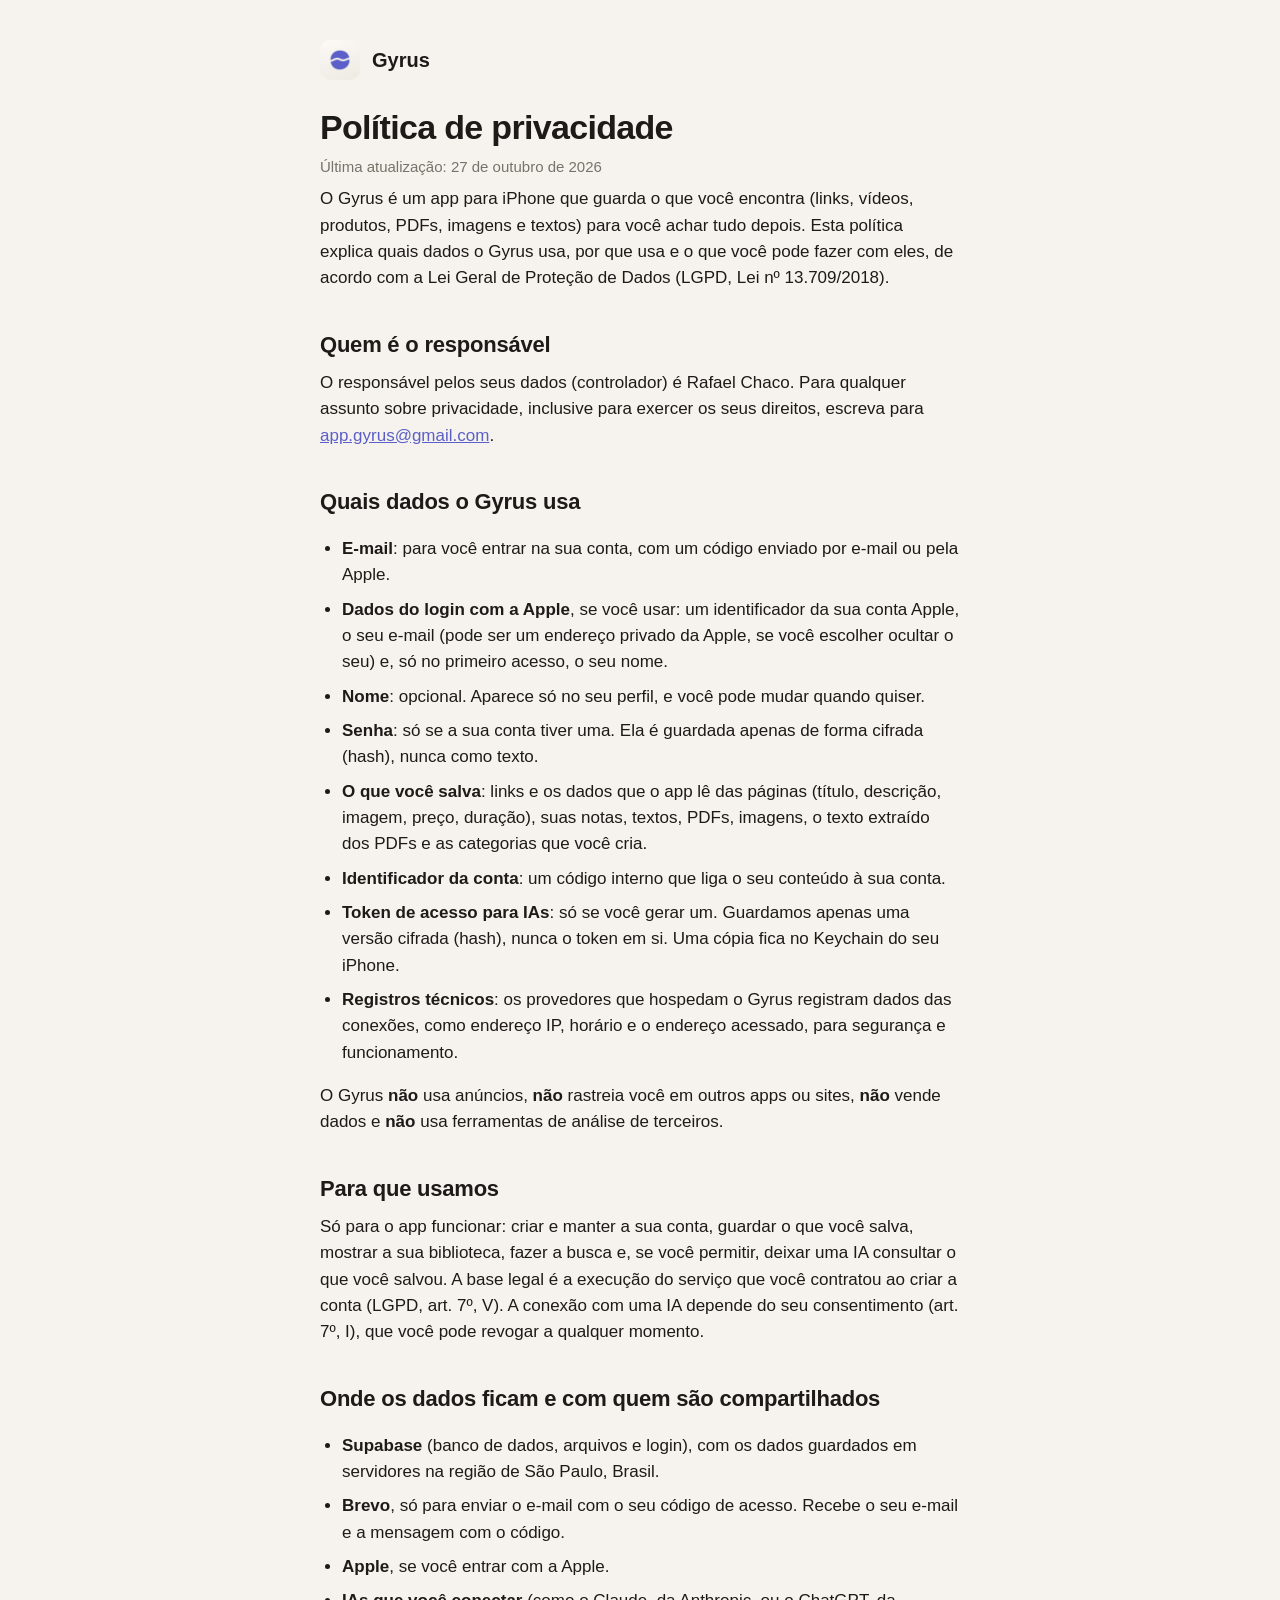
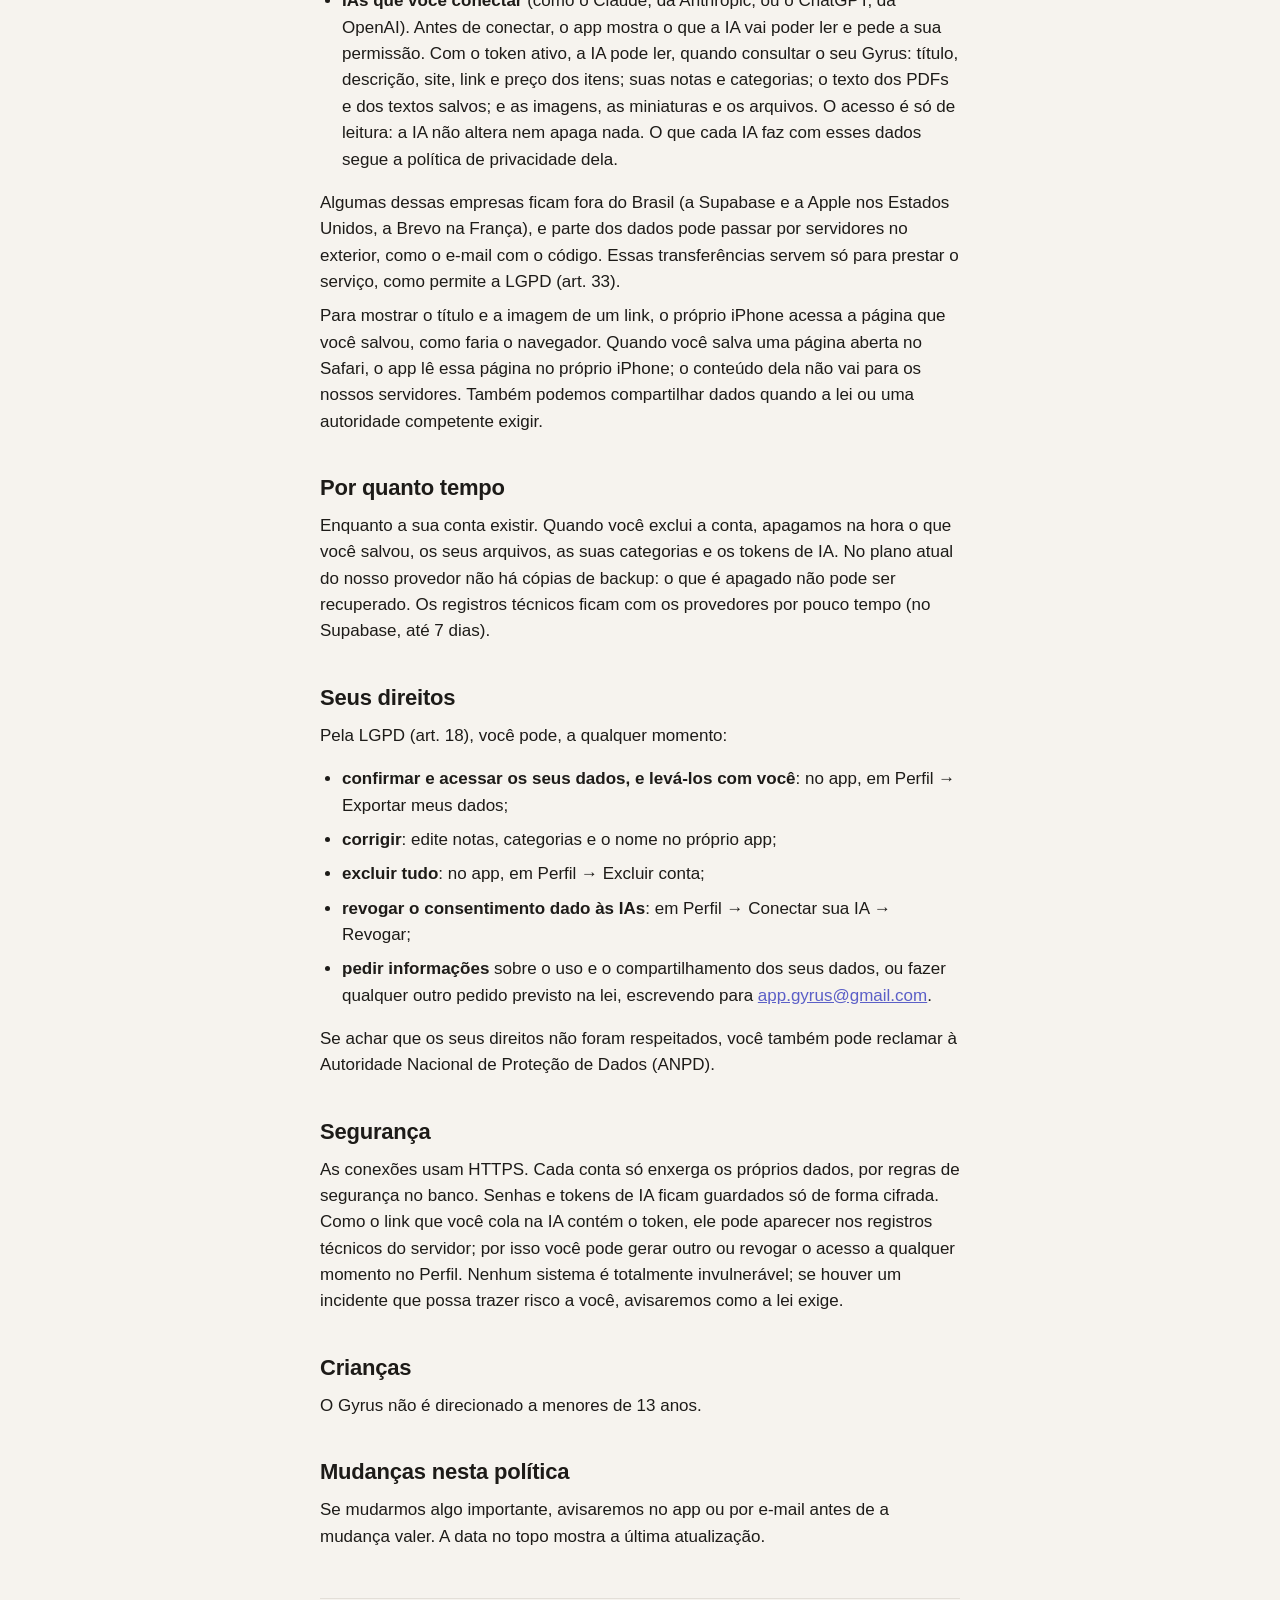
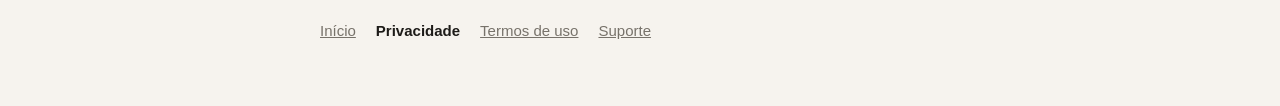
==== privacidade.html @ 40dd5429 "Add files via upload" ====
<!doctype html>
<html lang="pt-BR">
<head>
  <meta charset="utf-8">
  <meta name="viewport" content="width=device-width, initial-scale=1">
  <title>Política de privacidade · Gyrus</title>
  <meta name="description" content="Como o Gyrus usa e protege os seus dados, de acordo com a LGPD.">
  <link rel="icon" type="image/png" href="favicon.png">
  <link rel="apple-touch-icon" href="apple-touch-icon.png">
  <link rel="stylesheet" href="estilo.css">
</head>
<body>
<main>
  <header class="marca">
    <img src="apple-touch-icon.png" alt="">
    <a href="./">Gyrus</a>
  </header>

  <h1>Política de privacidade</h1>
  <p class="atualizacao">Última atualização: 27 de outubro de 2026</p>

  <p>O Gyrus é um app para iPhone que guarda o que você encontra (links, vídeos, produtos, PDFs, imagens e textos) para você achar tudo depois. Esta política explica quais dados o Gyrus usa, por que usa e o que você pode fazer com eles, de acordo com a Lei Geral de Proteção de Dados (LGPD, Lei nº 13.709/2018).</p>

  <h2>Quem é o responsável</h2>
  <p>O responsável pelos seus dados (controlador) é Rafael Chaco. Para qualquer assunto sobre privacidade, inclusive para exercer os seus direitos, escreva para <a href="mailto:app.gyrus@gmail.com">app.gyrus@gmail.com</a>.</p>

  <h2>Quais dados o Gyrus usa</h2>
  <ul>
    <li><strong>E-mail</strong>: para você entrar na sua conta, com um código enviado por e-mail ou pela Apple.</li>
    <li><strong>Dados do login com a Apple</strong>, se você usar: um identificador da sua conta Apple, o seu e-mail (pode ser um endereço privado da Apple, se você escolher ocultar o seu) e, só no primeiro acesso, o seu nome.</li>
    <li><strong>Nome</strong>: opcional. Aparece só no seu perfil, e você pode mudar quando quiser.</li>
    <li><strong>Senha</strong>: só se a sua conta tiver uma. Ela é guardada apenas de forma cifrada (hash), nunca como texto.</li>
    <li><strong>O que você salva</strong>: links e os dados que o app lê das páginas (título, descrição, imagem, preço, duração), suas notas, textos, PDFs, imagens, o texto extraído dos PDFs e as categorias que você cria.</li>
    <li><strong>Identificador da conta</strong>: um código interno que liga o seu conteúdo à sua conta.</li>
    <li><strong>Token de acesso para IAs</strong>: só se você gerar um. Guardamos apenas uma versão cifrada (hash), nunca o token em si. Uma cópia fica no Keychain do seu iPhone.</li>
    <li><strong>Registros técnicos</strong>: os provedores que hospedam o Gyrus registram dados das conexões, como endereço IP, horário e o endereço acessado, para segurança e funcionamento.</li>
  </ul>
  <p>O Gyrus <strong>não</strong> usa anúncios, <strong>não</strong> rastreia você em outros apps ou sites, <strong>não</strong> vende dados e <strong>não</strong> usa ferramentas de análise de terceiros.</p>

  <h2>Para que usamos</h2>
  <p>Só para o app funcionar: criar e manter a sua conta, guardar o que você salva, mostrar a sua biblioteca, fazer a busca e, se você permitir, deixar uma IA consultar o que você salvou. A base legal é a execução do serviço que você contratou ao criar a conta (LGPD, art. 7º, V). A conexão com uma IA depende do seu consentimento (art. 7º, I), que você pode revogar a qualquer momento.</p>

  <h2>Onde os dados ficam e com quem são compartilhados</h2>
  <ul>
    <li><strong>Supabase</strong> (banco de dados, arquivos e login), com os dados guardados em servidores na região de São Paulo, Brasil.</li>
    <li><strong>Brevo</strong>, só para enviar o e-mail com o seu código de acesso. Recebe o seu e-mail e a mensagem com o código.</li>
    <li><strong>Apple</strong>, se você entrar com a Apple.</li>
    <li><strong>IAs que você conectar</strong> (como o Claude, da Anthropic, ou o ChatGPT, da OpenAI). Antes de conectar, o app mostra o que a IA vai poder ler e pede a sua permissão. Com o token ativo, a IA pode ler, quando consultar o seu Gyrus: título, descrição, site, link e preço dos itens; suas notas e categorias; o texto dos PDFs e dos textos salvos; e as imagens, as miniaturas e os arquivos. O acesso é só de leitura: a IA não altera nem apaga nada. O que cada IA faz com esses dados segue a política de privacidade dela.</li>
  </ul>
  <p>Algumas dessas empresas ficam fora do Brasil (a Supabase e a Apple nos Estados Unidos, a Brevo na França), e parte dos dados pode passar por servidores no exterior, como o e-mail com o código. Essas transferências servem só para prestar o serviço, como permite a LGPD (art. 33).</p>
  <p>Para mostrar o título e a imagem de um link, o próprio iPhone acessa a página que você salvou, como faria o navegador. Quando você salva uma página aberta no Safari, o app lê essa página no próprio iPhone; o conteúdo dela não vai para os nossos servidores. Também podemos compartilhar dados quando a lei ou uma autoridade competente exigir.</p>

  <h2>Por quanto tempo</h2>
  <p>Enquanto a sua conta existir. Quando você exclui a conta, apagamos na hora o que você salvou, os seus arquivos, as suas categorias e os tokens de IA. No plano atual do nosso provedor não há cópias de backup: o que é apagado não pode ser recuperado. Os registros técnicos ficam com os provedores por pouco tempo (no Supabase, até 7 dias).</p>

  <h2>Seus direitos</h2>
  <p>Pela LGPD (art. 18), você pode, a qualquer momento:</p>
  <ul>
    <li><strong>confirmar e acessar os seus dados, e levá-los com você</strong>: no app, em Perfil → Exportar meus dados;</li>
    <li><strong>corrigir</strong>: edite notas, categorias e o nome no próprio app;</li>
    <li><strong>excluir tudo</strong>: no app, em Perfil → Excluir conta;</li>
    <li><strong>revogar o consentimento dado às IAs</strong>: em Perfil → Conectar sua IA → Revogar;</li>
    <li><strong>pedir informações</strong> sobre o uso e o compartilhamento dos seus dados, ou fazer qualquer outro pedido previsto na lei, escrevendo para <a href="mailto:app.gyrus@gmail.com">app.gyrus@gmail.com</a>.</li>
  </ul>
  <p>Se achar que os seus direitos não foram respeitados, você também pode reclamar à Autoridade Nacional de Proteção de Dados (ANPD).</p>

  <h2>Segurança</h2>
  <p>As conexões usam HTTPS. Cada conta só enxerga os próprios dados, por regras de segurança no banco. Senhas e tokens de IA ficam guardados só de forma cifrada. Como o link que você cola na IA contém o token, ele pode aparecer nos registros técnicos do servidor; por isso você pode gerar outro ou revogar o acesso a qualquer momento no Perfil. Nenhum sistema é totalmente invulnerável; se houver um incidente que possa trazer risco a você, avisaremos como a lei exige.</p>

  <h2>Crianças</h2>
  <p>O Gyrus não é direcionado a menores de 13 anos.</p>

  <h2>Mudanças nesta política</h2>
  <p>Se mudarmos algo importante, avisaremos no app ou por e-mail antes de a mudança valer. A data no topo mostra a última atualização.</p>

  <nav class="links" aria-label="Páginas do Gyrus">
    <a href="./">Início</a>
    <a href="privacidade.html" aria-current="page">Privacidade</a>
    <a href="termos.html">Termos de uso</a>
    <a href="suporte.html">Suporte</a>
  </nav>
</main>
</body>
</html>
---- estilo.css ----
/* Páginas públicas do Gyrus (GitHub Pages). Cores iguais aos tokens do app
   (GyrusKit/Resources/Colors.xcassets/gy), claro e escuro. Fonte do sistema:
   nada é carregado de fora. */

:root {
  --background: #F6F3EE;
  --surface: #FFFFFF;
  --separator: #E3DFD8;
  --text-primary: #1D1B18;
  --text-secondary: #77726A;
  --accent: #5B5FC7;
  --accent-soft: #EEEEFB;
  --radius-card: 20px;
  --radius-field: 14px;
  color-scheme: light dark;
}

@media (prefers-color-scheme: dark) {
  :root {
    --background: #141311;
    --surface: #1E1C1A;
    --separator: #34312D;
    --text-primary: #F3F0EA;
    --text-secondary: #A39D93;
    --accent: #8C8FF0;
    --accent-soft: #26274A;
  }
}

* { box-sizing: border-box; }

body {
  margin: 0;
  background: var(--background);
  color: var(--text-primary);
  font: 17px/1.55 -apple-system, BlinkMacSystemFont, "SF Pro Text", "Segoe UI", Roboto, sans-serif;
  -webkit-text-size-adjust: 100%;
}

main {
  max-width: 680px;
  margin: 0 auto;
  padding: 40px 20px 64px;
}

header.marca {
  display: flex;
  align-items: center;
  gap: 12px;
  margin-bottom: 28px;
}

header.marca img { width: 40px; height: 40px; border-radius: 10px; }

header.marca a {
  color: var(--text-primary);
  text-decoration: none;
  font-weight: 700;
  font-size: 20px;
}

h1 {
  font-size: 34px;
  line-height: 1.15;
  letter-spacing: -0.02em;
  margin: 0 0 8px;
}

h2 {
  font-size: 22px;
  margin: 36px 0 8px;
  letter-spacing: -0.01em;
}

h3 { font-size: 17px; margin: 20px 0 4px; }

p, li { margin: 8px 0; }
ul { padding-left: 22px; }

a { color: var(--accent); }

.atualizacao, .secundario { color: var(--text-secondary); font-size: 15px; }

.cartao {
  background: var(--surface);
  border: 0.5px solid var(--separator);
  border-radius: var(--radius-card);
  padding: 4px 20px;
  margin: 16px 0;
}

details {
  border-top: 0.5px solid var(--separator);
  padding: 14px 0;
}

details:first-child { border-top: none; }

summary {
  cursor: pointer;
  font-weight: 600;
  list-style-position: outside;
}

details > *:not(summary) { color: var(--text-primary); }

/* Trechos que o Rafael precisa preencher antes de publicar. */
mark.pendente {
  background: var(--accent-soft);
  color: var(--accent);
  border-radius: 4px;
  padding: 0 3px;
}

nav.links {
  display: flex;
  flex-wrap: wrap;
  gap: 8px 20px;
  margin-top: 48px;
  padding-top: 20px;
  border-top: 0.5px solid var(--separator);
  font-size: 15px;
}

nav.links a { color: var(--text-secondary); }
nav.links a[aria-current="page"] { color: var(--text-primary); font-weight: 600; text-decoration: none; }

.inicio { text-align: center; padding-top: 12vh; }
.inicio img { width: 96px; height: 96px; border-radius: 22px; }
.inicio h1 { font-size: 40px; margin-top: 20px; }
.inicio .slogan { color: var(--text-secondary); font-size: 19px; margin: 0 0 32px; }
.inicio nav.links { justify-content: center; border-top: none; margin-top: 24px; }
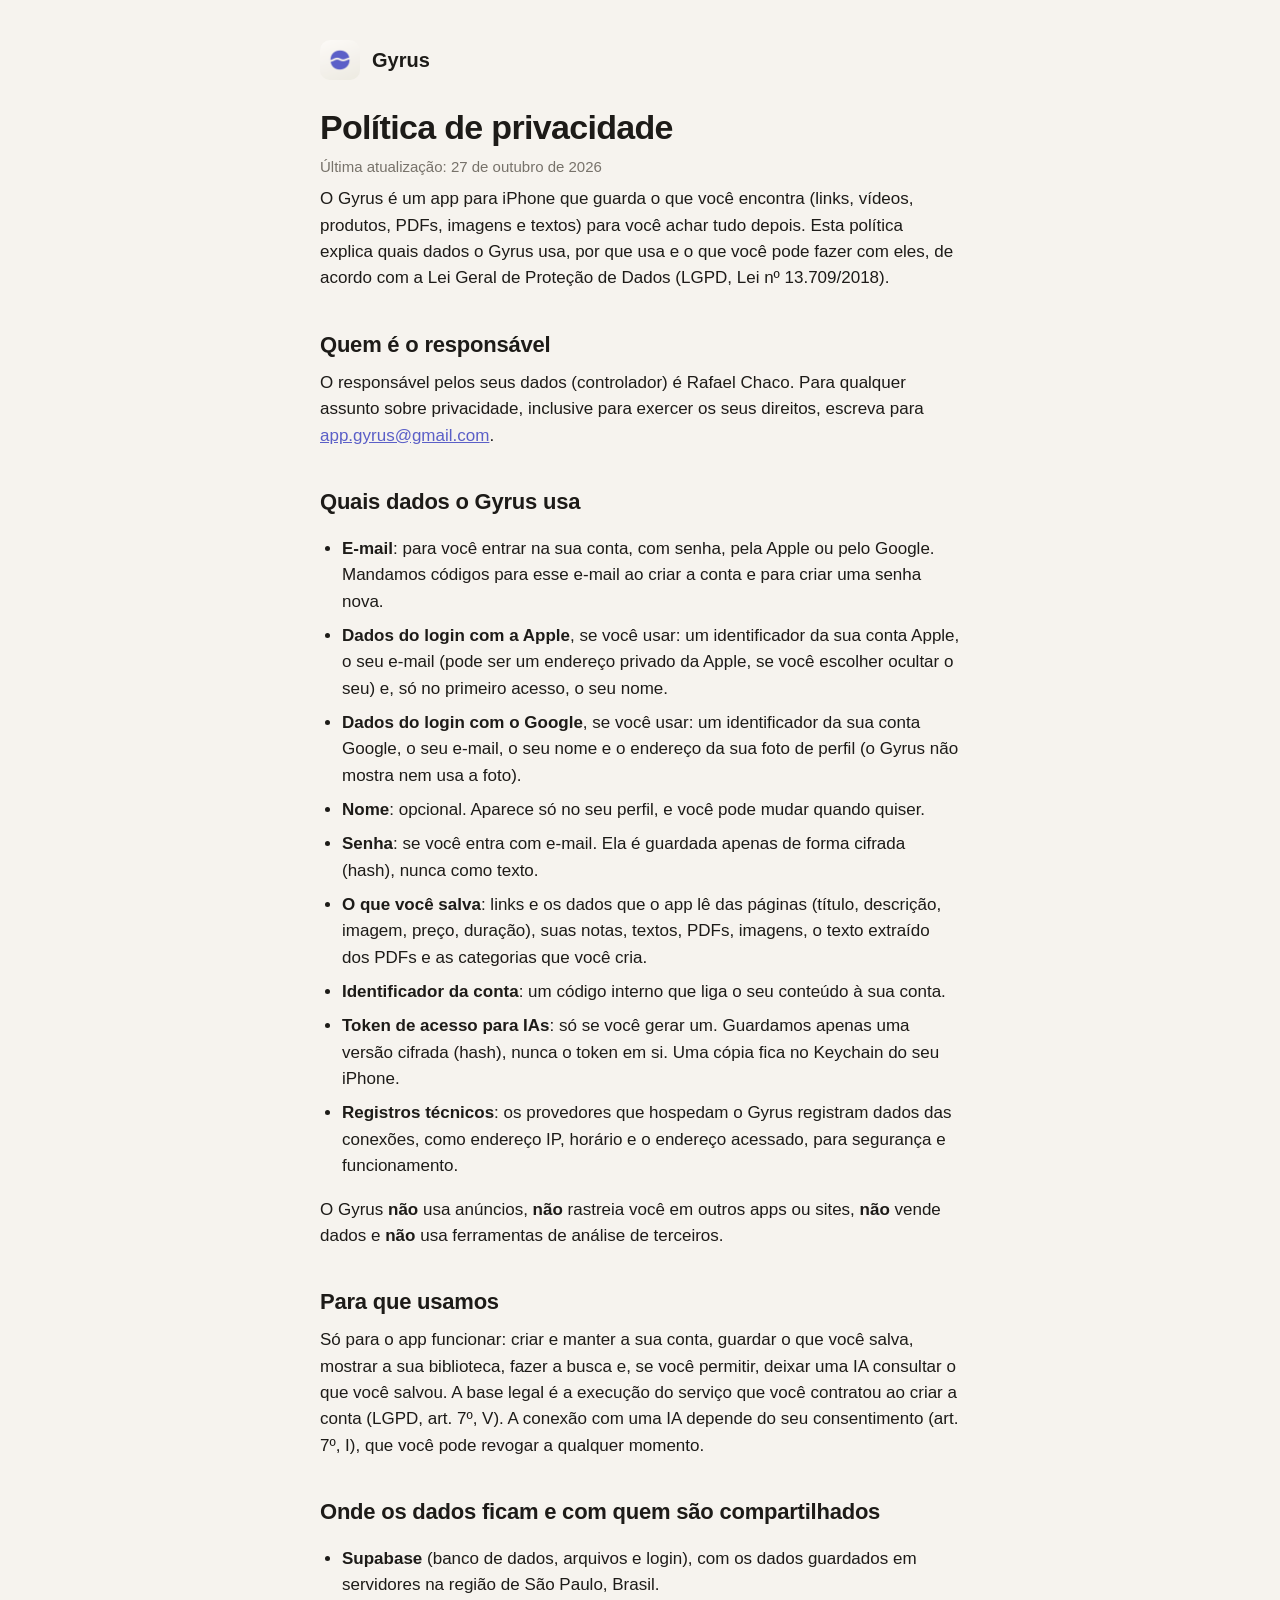
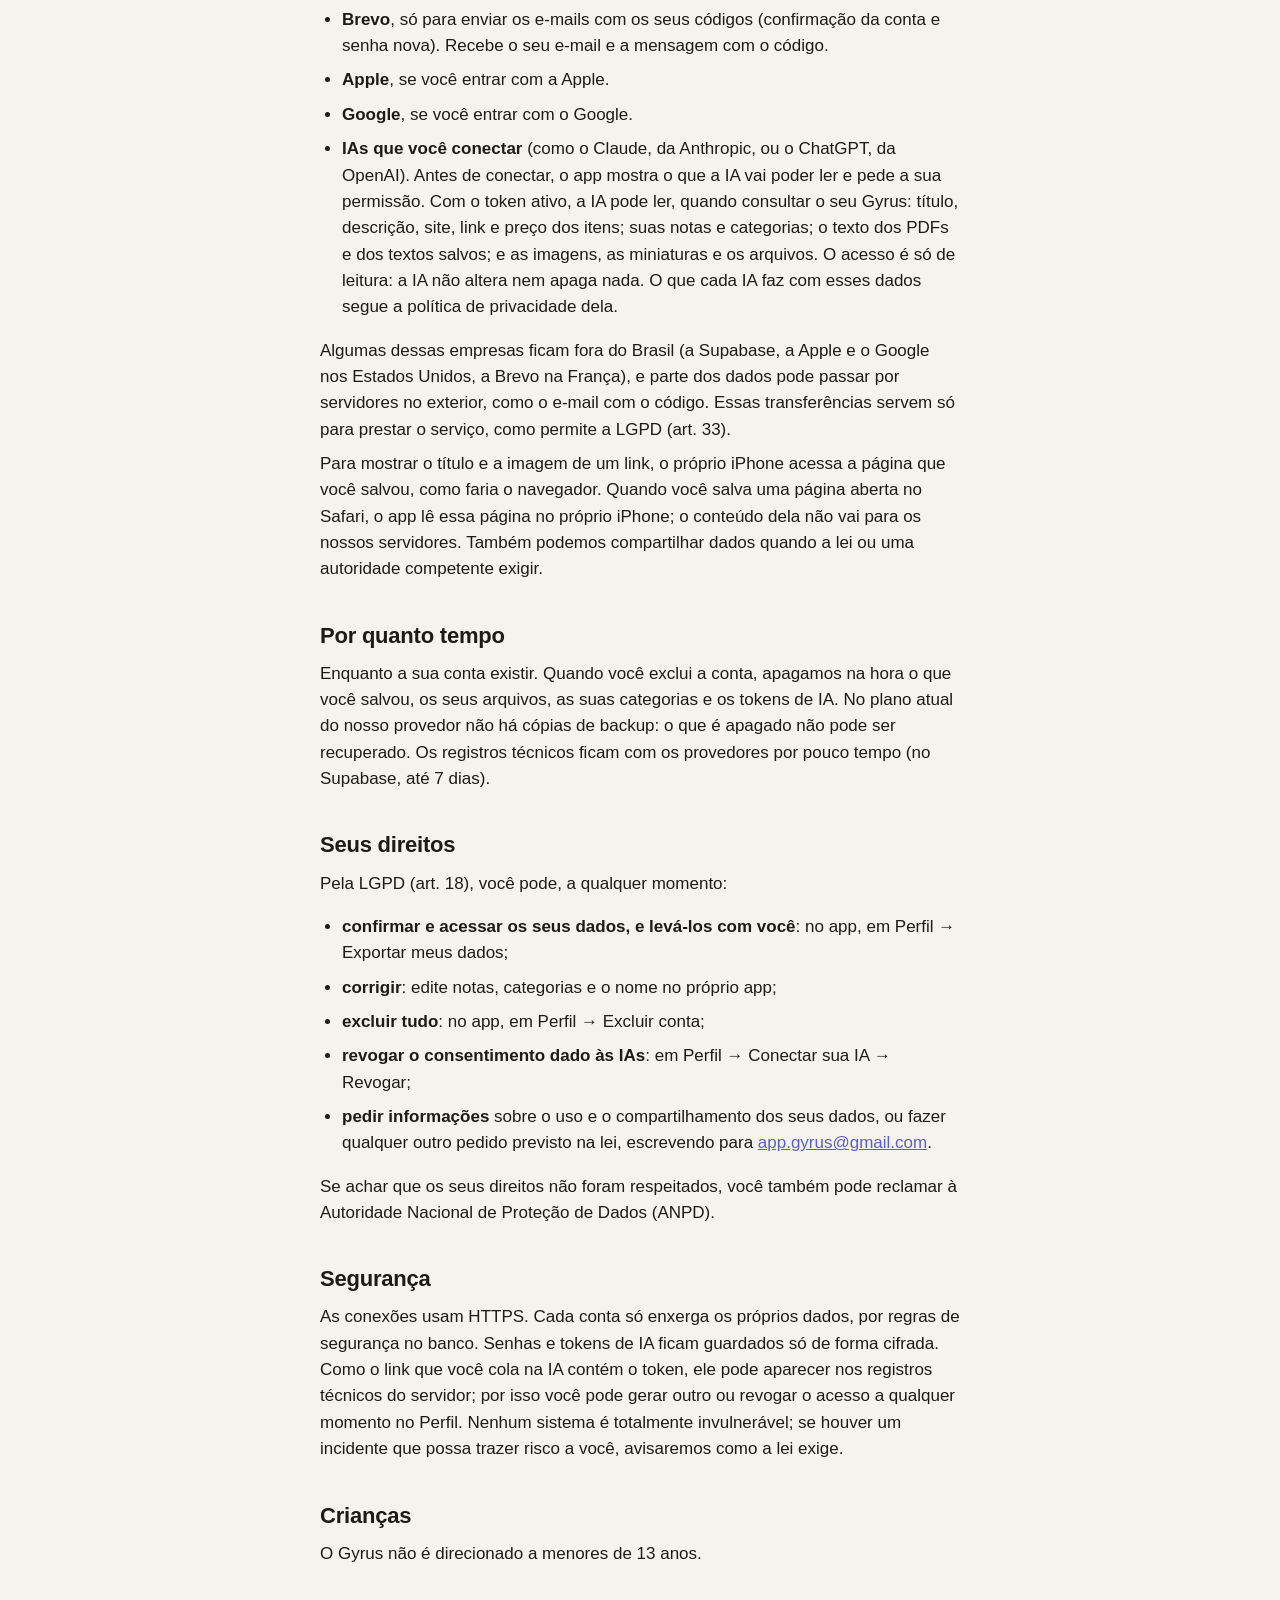
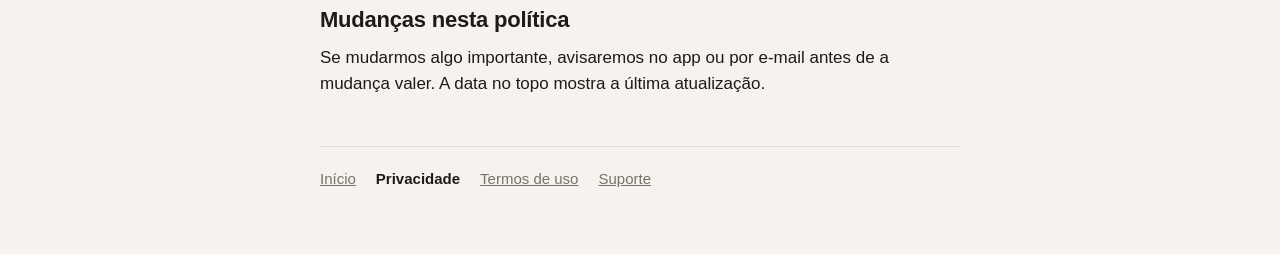
==== commit 80d820ee: "Add files via upload" ====
--- a/privacidade.html
+++ b/privacidade.html
@@ -26,10 +26,11 @@
 
   <h2>Quais dados o Gyrus usa</h2>
   <ul>
-    <li><strong>E-mail</strong>: para você entrar na sua conta, com um código enviado por e-mail ou pela Apple.</li>
+    <li><strong>E-mail</strong>: para você entrar na sua conta, com senha, pela Apple ou pelo Google. Mandamos códigos para esse e-mail ao criar a conta e para criar uma senha nova.</li>
     <li><strong>Dados do login com a Apple</strong>, se você usar: um identificador da sua conta Apple, o seu e-mail (pode ser um endereço privado da Apple, se você escolher ocultar o seu) e, só no primeiro acesso, o seu nome.</li>
+    <li><strong>Dados do login com o Google</strong>, se você usar: um identificador da sua conta Google, o seu e-mail, o seu nome e o endereço da sua foto de perfil (o Gyrus não mostra nem usa a foto).</li>
     <li><strong>Nome</strong>: opcional. Aparece só no seu perfil, e você pode mudar quando quiser.</li>
-    <li><strong>Senha</strong>: só se a sua conta tiver uma. Ela é guardada apenas de forma cifrada (hash), nunca como texto.</li>
+    <li><strong>Senha</strong>: se você entra com e-mail. Ela é guardada apenas de forma cifrada (hash), nunca como texto.</li>
     <li><strong>O que você salva</strong>: links e os dados que o app lê das páginas (título, descrição, imagem, preço, duração), suas notas, textos, PDFs, imagens, o texto extraído dos PDFs e as categorias que você cria.</li>
     <li><strong>Identificador da conta</strong>: um código interno que liga o seu conteúdo à sua conta.</li>
     <li><strong>Token de acesso para IAs</strong>: só se você gerar um. Guardamos apenas uma versão cifrada (hash), nunca o token em si. Uma cópia fica no Keychain do seu iPhone.</li>
@@ -43,11 +44,12 @@
   <h2>Onde os dados ficam e com quem são compartilhados</h2>
   <ul>
     <li><strong>Supabase</strong> (banco de dados, arquivos e login), com os dados guardados em servidores na região de São Paulo, Brasil.</li>
-    <li><strong>Brevo</strong>, só para enviar o e-mail com o seu código de acesso. Recebe o seu e-mail e a mensagem com o código.</li>
+    <li><strong>Brevo</strong>, só para enviar os e-mails com os seus códigos (confirmação da conta e senha nova). Recebe o seu e-mail e a mensagem com o código.</li>
     <li><strong>Apple</strong>, se você entrar com a Apple.</li>
+    <li><strong>Google</strong>, se você entrar com o Google.</li>
     <li><strong>IAs que você conectar</strong> (como o Claude, da Anthropic, ou o ChatGPT, da OpenAI). Antes de conectar, o app mostra o que a IA vai poder ler e pede a sua permissão. Com o token ativo, a IA pode ler, quando consultar o seu Gyrus: título, descrição, site, link e preço dos itens; suas notas e categorias; o texto dos PDFs e dos textos salvos; e as imagens, as miniaturas e os arquivos. O acesso é só de leitura: a IA não altera nem apaga nada. O que cada IA faz com esses dados segue a política de privacidade dela.</li>
   </ul>
-  <p>Algumas dessas empresas ficam fora do Brasil (a Supabase e a Apple nos Estados Unidos, a Brevo na França), e parte dos dados pode passar por servidores no exterior, como o e-mail com o código. Essas transferências servem só para prestar o serviço, como permite a LGPD (art. 33).</p>
+  <p>Algumas dessas empresas ficam fora do Brasil (a Supabase, a Apple e o Google nos Estados Unidos, a Brevo na França), e parte dos dados pode passar por servidores no exterior, como o e-mail com o código. Essas transferências servem só para prestar o serviço, como permite a LGPD (art. 33).</p>
   <p>Para mostrar o título e a imagem de um link, o próprio iPhone acessa a página que você salvou, como faria o navegador. Quando você salva uma página aberta no Safari, o app lê essa página no próprio iPhone; o conteúdo dela não vai para os nossos servidores. Também podemos compartilhar dados quando a lei ou uma autoridade competente exigir.</p>
 
   <h2>Por quanto tempo</h2>
